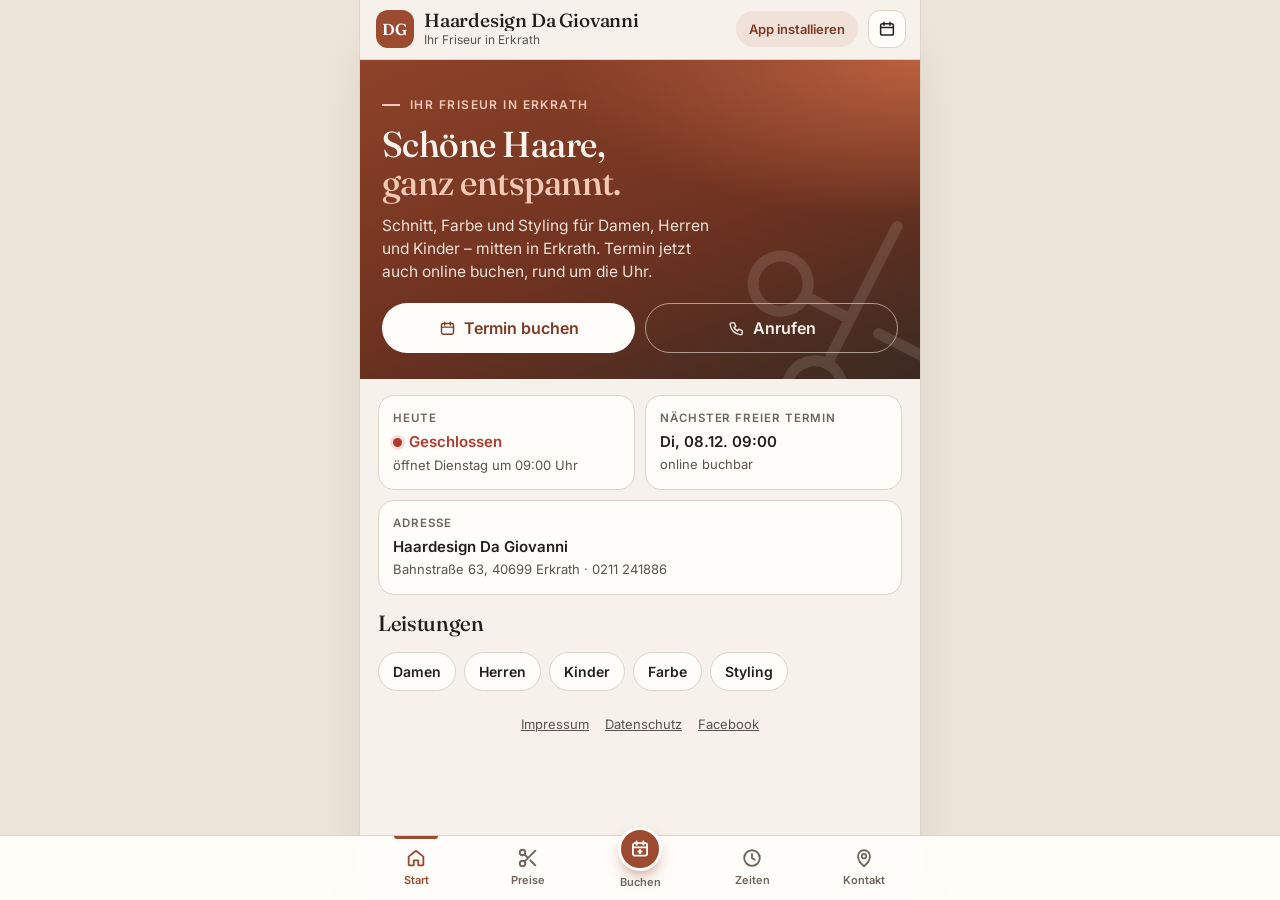
==== index.html @ 17126eee "Demo-App Haardesign Da Giovanni" ====
<!doctype html>
<html lang="de">
<head>
<meta charset="utf-8">
<meta name="viewport" content="width=device-width, initial-scale=1, viewport-fit=cover">
<title>Haardesign Da Giovanni – Friseur in Erkrath</title>
<meta name="description" content="Haardesign Da Giovanni, Friseur in Erkrath: Leistungen, Öffnungszeiten, Anfahrt und Online-Termin.">
<meta name="theme-color" content="#F6F1EA">
<meta name="color-scheme" content="light">
<meta name="mobile-web-app-capable" content="yes">
<meta name="apple-mobile-web-app-capable" content="yes">
<meta name="apple-mobile-web-app-status-bar-style" content="default">
<meta name="apple-mobile-web-app-title" content="Da Giovanni">
<link rel="manifest" href="manifest.webmanifest">
<link rel="icon" type="image/png" sizes="48x48" href="icons/favicon-48.png">
<link rel="icon" type="image/png" sizes="192x192" href="icons/icon-192.png">
<link rel="apple-touch-icon" sizes="180x180" href="icons/apple-touch-icon.png">
<link rel="preload" href="assets/fonts/fraunces-latin.woff2" as="font" type="font/woff2" crossorigin>
<link rel="preload" href="assets/fonts/inter-latin.woff2" as="font" type="font/woff2" crossorigin>
<link rel="stylesheet" href="css/fonts.css">
<link rel="stylesheet" href="css/base.css">
<link rel="stylesheet" href="css/app.css">
</head>
<body>
<div class="shell">
  <header class="top">
    <a class="brand" href="#start">
      <span class="mono" data-c="monogram">DG</span>
      <span class="brand-txt"><span class="brand-name" data-c="name">Haardesign Da Giovanni</span><span class="brand-claim"><span data-c="claim">Ihr Friseur in Erkrath</span> <span class="offline-pill">offline</span></span></span>
    </a>
    <button class="btn btn-soft btn-sm" type="button" id="install-btn" hidden>App installieren</button>
    <a class="icon-btn top-mine" href="#termine" aria-label="Meine Termine" title="Meine Termine"><svg viewBox="0 0 24 24" fill="none" stroke="currentColor" stroke-width="2" stroke-linecap="round" stroke-linejoin="round"><rect x="3.5" y="5" width="17" height="15" rx="2.5"/><path d="M3.5 10h17M8 3v4M16 3v4"/></svg><span class="count" id="mine-count"></span></a>
  </header>

  <main>
    <section class="view" id="v-start" data-view="start" aria-label="Start"></section>
    <section class="view" id="v-leistungen" data-view="leistungen" aria-label="Leistungen &amp; Preise"></section>
    <section class="view" id="v-buchen" data-view="buchen" aria-label="Termin buchen"></section>
    <section class="view" id="v-zeiten" data-view="zeiten" aria-label="Öffnungszeiten"></section>
    <section class="view" id="v-kontakt" data-view="kontakt" aria-label="Anfahrt &amp; Kontakt"></section>
    <section class="view" id="v-termine" data-view="termine" aria-label="Meine Termine"></section>
    <section class="view" id="v-impressum" data-view="impressum" aria-label="Impressum"></section>
    <section class="view" id="v-datenschutz" data-view="datenschutz" aria-label="Datenschutz"></section>
  </main>

  <div class="b-foot" id="b-foot" hidden><div class="b-foot-inner" id="b-foot-inner"></div></div>

  <nav class="bnav" aria-label="Hauptnavigation"><div class="bnav-inner">
    <a href="#start" data-nav="start"><svg viewBox="0 0 24 24" fill="none" stroke="currentColor" stroke-width="2" stroke-linecap="round" stroke-linejoin="round"><path d="M4 10.5L12 4l8 6.5V19a1 1 0 0 1-1 1h-4.5v-5.5h-5V20H5a1 1 0 0 1-1-1z"/></svg>Start</a>
    <a href="#leistungen" data-nav="leistungen"><svg viewBox="0 0 24 24" fill="none" stroke="currentColor" stroke-width="2" stroke-linecap="round" stroke-linejoin="round"><circle cx="6" cy="6" r="3"/><circle cx="6" cy="18" r="3"/><path d="M20 4L8.12 15.88M14.47 14.48L20 20M8.12 8.12L12 12"/></svg>Preise</a>
    <a href="#buchen" data-nav="buchen" class="book"><span class="bub"><svg viewBox="0 0 24 24" fill="none" stroke="currentColor" stroke-width="2.2" stroke-linecap="round" stroke-linejoin="round"><rect x="3.5" y="5" width="17" height="15" rx="2.5"/><path d="M3.5 10h17M8 3v4M16 3v4M12 13v4M10 15h4"/></svg></span>Buchen</a>
    <a href="#zeiten" data-nav="zeiten"><svg viewBox="0 0 24 24" fill="none" stroke="currentColor" stroke-width="2" stroke-linecap="round" stroke-linejoin="round"><circle cx="12" cy="12" r="8.5"/><path d="M12 7.5V12l3 2"/></svg>Zeiten</a>
    <a href="#kontakt" data-nav="kontakt"><svg viewBox="0 0 24 24" fill="none" stroke="currentColor" stroke-width="2" stroke-linecap="round" stroke-linejoin="round"><path d="M12 21s-6.5-5.6-6.5-11a6.5 6.5 0 0 1 13 0C18.5 15.4 12 21 12 21z"/><circle cx="12" cy="10" r="2.4"/></svg>Kontakt</a>
  </div></nav>
</div>
<noscript><p style="padding:20px">Bitte JavaScript aktivieren. Telefon: 0211 241886</p></noscript>
<script src="js/config.js"></script>
<script src="js/booking.js"></script>
<script src="js/app.js"></script>
</body>
</html>
---- css/fonts.css ----
/* Lokal eingebundene Schriften (offline-fähig): Fraunces + Inter, variable, SIL Open Font License */
@font-face { font-family: 'Fraunces'; font-style: normal; font-weight: 400 600; font-display: swap;
  src: url(../assets/fonts/fraunces-latin-ext.woff2) format('woff2');
  unicode-range: U+0100-02BA, U+02BD-02C5, U+02C7-02CC, U+02CE-02D7, U+02DD-02FF, U+0304, U+0308, U+0329, U+1D00-1DBF, U+1E00-1E9F, U+1EF2-1EFF, U+2020, U+20A0-20AB, U+20AD-20C4, U+2113, U+2C60-2C7F, U+A720-A7FF; }
@font-face { font-family: 'Fraunces'; font-style: normal; font-weight: 400 600; font-display: swap;
  src: url(../assets/fonts/fraunces-latin.woff2) format('woff2');
  unicode-range: U+0000-00FF, U+0131, U+0152-0153, U+02BB-02BC, U+02C6, U+02DA, U+02DC, U+0304, U+0308, U+0329, U+2000-206F, U+20AC, U+2122, U+2191, U+2193, U+2212, U+2215, U+FEFF, U+FFFD; }
@font-face { font-family: 'Inter'; font-style: normal; font-weight: 400 600; font-display: swap;
  src: url(../assets/fonts/inter-latin-ext.woff2) format('woff2');
  unicode-range: U+0100-02BA, U+02BD-02C5, U+02C7-02CC, U+02CE-02D7, U+02DD-02FF, U+0304, U+0308, U+0329, U+1D00-1DBF, U+1E00-1E9F, U+1EF2-1EFF, U+2020, U+20A0-20AB, U+20AD-20C4, U+2113, U+2C60-2C7F, U+A720-A7FF; }
@font-face { font-family: 'Inter'; font-style: normal; font-weight: 400 600; font-display: swap;
  src: url(../assets/fonts/inter-latin.woff2) format('woff2');
  unicode-range: U+0000-00FF, U+0131, U+0152-0153, U+02BB-02BC, U+02C6, U+02DA, U+02DC, U+0304, U+0308, U+0329, U+2000-206F, U+20AC, U+2122, U+2191, U+2193, U+2212, U+2215, U+FEFF, U+FFFD; }
---- css/base.css ----
/* Basis-Stylesheet – übernommen aus dem Prototyp (salon-app/css/style.css), Sand/Terrakotta, Fraunces + Inter */
:root {
  --bg: #F6F1EA; --bg-deep: #EDE5DA; --surface: #FFFDF9; --ink: #241F1C; --ink-soft: #5C534B; --ink-mute: #8C8076;
  --line: #DDD3C6; --line-soft: #EAE2D7; --accent: #9C4A30; --accent-ink: #7E3A25; --accent-tint: #F1E2D9; --dark: #26201C;
  --ok: #3F7A55; --ok-tint: #E1EEE4; --warn: #A86A12; --warn-tint: #FBEFD6; --bad: #B23A2E; --bad-tint: #F7DEDA; --info: #4D6385; --info-tint: #E1E8F2;
  --radius: 18px; --radius-sm: 12px; --radius-xs: 8px;
  --shadow: 0 1px 2px rgba(36,31,28,.04), 0 12px 32px -12px rgba(36,31,28,.14);
  --shadow-lg: 0 30px 80px -20px rgba(36,31,28,.35), 0 0 0 1px rgba(36,31,28,.06);
  --font-display: "Fraunces", Georgia, "Times New Roman", serif;
  --font-body: "Inter", system-ui, -apple-system, "Segoe UI", Roboto, sans-serif;
  --row: 16px;
}
*, *::before, *::after { box-sizing: border-box; }
html, body { margin: 0; }
body { background: var(--bg); color: var(--ink); font-family: var(--font-body); font-size: 15px; line-height: 1.5; -webkit-font-smoothing: antialiased; }
h1, h2, h3, h4 { font-family: var(--font-display); font-weight: 500; letter-spacing: -0.015em; line-height: 1.15; margin: 0; font-variation-settings: "opsz" 72; }
p { margin: 0; }
a { color: inherit; }
button, input, select, textarea { font: inherit; color: inherit; }
:focus-visible { outline: 3px solid var(--accent); outline-offset: 2px; border-radius: 6px; }
.sr-only { position: absolute; width: 1px; height: 1px; overflow: hidden; clip: rect(0 0 0 0); white-space: nowrap; }
.muted { color: var(--ink-soft); }
.small { font-size: 13px; }
.tnum { font-variant-numeric: tabular-nums; }
.eyebrow { display: inline-flex; align-items: center; gap: 10px; font-size: 12px; font-weight: 600; letter-spacing: .12em; text-transform: uppercase; color: var(--accent); }
.eyebrow::before { content: ""; width: 18px; height: 1.5px; background: currentColor; }

/* Buttons */
.btn { display: inline-flex; align-items: center; justify-content: center; gap: 8px; min-height: 40px; padding: 0 16px; border-radius: 999px;
  border: 1.5px solid transparent; font: 600 14px/1 var(--font-body); text-decoration: none; white-space: nowrap; cursor: pointer; background: none;
  transition: background-color .15s, color .15s, border-color .15s, transform .15s, box-shadow .15s; }
.btn svg { width: 17px; height: 17px; flex: none; }
.btn-primary { background: var(--accent); color: #fff; box-shadow: 0 8px 20px -12px rgba(156,74,48,.8); }
.btn-primary:hover { background: var(--accent-ink); }
.btn-primary:disabled { background: #C9B5A8; box-shadow: none; cursor: not-allowed; }
.btn-ghost { border-color: #CDBFAE; color: var(--ink); background: transparent; }
.btn-ghost:hover { border-color: var(--ink); background: rgba(255,253,249,.7); }
.btn-dark { background: var(--dark); color: var(--bg); }
.btn-dark:hover { background: #000; }
.btn-soft { background: var(--accent-tint); color: var(--accent-ink); }
.btn-soft:hover { background: #EAD2C5; }
.btn-danger { border-color: #E2B3AC; color: var(--bad); }
.btn-danger:hover { background: var(--bad-tint); }
.btn-ok { background: var(--ok); color: #fff; }
.btn-sm { min-height: 32px; padding: 0 12px; font-size: 13px; }
.btn-lg { min-height: 50px; padding: 0 24px; font-size: 16px; }
.btn-block { width: 100%; }
.icon-btn { width: 38px; height: 38px; border-radius: 12px; border: 1px solid var(--line); background: var(--surface); display: inline-grid; place-items: center; cursor: pointer; padding: 0; }
.icon-btn:hover { border-color: #BFB2A3; }
.icon-btn svg { width: 18px; height: 18px; }

/* Formular-Elemente */
.field { display: flex; flex-direction: column; gap: 6px; min-width: 0; position: relative; }
.field > label, .label { font-size: 12.5px; font-weight: 600; color: var(--ink-soft); letter-spacing: .01em; }
.input, select.input, textarea.input { width: 100%; min-height: 42px; padding: 9px 12px; border-radius: 10px; border: 1.5px solid var(--line); background: var(--surface); outline: none; transition: border-color .15s, box-shadow .15s; }
textarea.input { min-height: 74px; resize: vertical; line-height: 1.45; }
.input:focus { border-color: var(--accent); box-shadow: 0 0 0 3px rgba(156,74,48,.14); }
.field .hint { font-size: 12px; color: var(--ink-soft); }
.grid-2 { display: grid; grid-template-columns: 1fr 1fr; gap: 14px; }
.grid-3 { display: grid; grid-template-columns: 1fr 1fr 1fr; gap: 14px; }
.check { display: inline-flex; align-items: center; gap: 8px; font-size: 14px; cursor: pointer; }
.check input { width: 18px; height: 18px; accent-color: var(--accent); }

/* Badges / Pills */
.badge { display: inline-flex; align-items: center; gap: 5px; padding: 2px 9px; border-radius: 999px; font-size: 12px; font-weight: 600; line-height: 1.6; white-space: nowrap; background: var(--bg-deep); color: var(--ink-soft); }
.badge.ok { background: var(--ok-tint); color: var(--ok); }
.badge.warn { background: var(--warn-tint); color: var(--warn); }
.badge.bad { background: var(--bad-tint); color: var(--bad); }
.badge.info { background: var(--info-tint); color: var(--info); }
.badge.accent { background: var(--accent-tint); color: var(--accent-ink); }
.badge.dark { background: var(--dark); color: var(--bg); }
.dot { width: 10px; height: 10px; border-radius: 50%; display: inline-block; flex: none; }

/* Karten / Boxen */
.card { background: var(--surface); border: 1px solid var(--line); border-radius: var(--radius); }
.card-pad { padding: 22px 24px; }
.notice { display: flex; gap: 12px; align-items: flex-start; padding: 12px 14px; border-radius: 12px; font-size: 14px; background: var(--bg-deep); }
.notice svg { width: 18px; height: 18px; flex: none; margin-top: 1px; }
.notice.ok { background: var(--ok-tint); color: #2B5C3D; }
.notice.warn { background: var(--warn-tint); color: #7A4C08; }
.notice.bad { background: var(--bad-tint); color: #8E2B21; }
.notice.info { background: var(--info-tint); color: #34496A; }
.notice.accent { background: var(--accent-tint); color: var(--accent-ink); }
.notice strong { font-weight: 600; }

/* Toasts */
.toasts { position: fixed; right: 20px; bottom: 20px; display: flex; flex-direction: column; gap: 10px; z-index: 200; }
.toast { background: var(--dark); color: var(--bg); padding: 12px 16px; border-radius: 12px; box-shadow: var(--shadow-lg); font-size: 14px; max-width: 380px; animation: toastIn .25s ease; display: flex; gap: 10px; align-items: flex-start; }
.toast b { color: #F1C7B5; font-weight: 600; }
@keyframes toastIn { from { transform: translateY(10px); opacity: 0; } to { transform: none; opacity: 1; } }
---- css/app.css ----
/* Salon-PWA – mobile-first Layout (Kunden-Website) */
:root { --ink-mute: #6F655C; } /* dunkler als im Prototyp → WCAG-Kontrast ≥ 4.5 */
html { -webkit-tap-highlight-color: transparent; scroll-behavior: smooth; }
body { font-size: 16px; min-height: 100vh; overscroll-behavior-y: none; }
.shell { max-width: 560px; margin: 0 auto; min-height: 100vh; background: var(--bg); position: relative; }
@media (min-width: 640px) { body { background: var(--bg-deep); } .shell { box-shadow: 0 0 0 1px var(--line), 0 30px 60px -30px rgba(36,31,28,.3); } }

/* Kopf */
.top { position: sticky; top: 0; z-index: 30; display: flex; align-items: center; gap: 10px; padding: 10px 14px 10px 16px; padding-top: calc(10px + env(safe-area-inset-top));
  background: rgba(246,241,234,.94); backdrop-filter: blur(10px); -webkit-backdrop-filter: blur(10px); border-bottom: 1px solid var(--line); }
.brand { display: flex; align-items: center; gap: 10px; text-decoration: none; min-width: 0; flex: 1; }
.mono { width: 38px; height: 38px; border-radius: 12px; background: var(--accent); color: #fff; display: grid; place-items: center; flex: none; }
.mono { font-family: var(--font-display); font-weight: 600; font-size: 16px; letter-spacing: .02em; }
.brand-txt { min-width: 0; }
.brand-name { font-family: var(--font-display); font-size: 19px; font-weight: 500; line-height: 1.1; letter-spacing: -.01em; white-space: nowrap; overflow: hidden; text-overflow: ellipsis; display: block; }
.brand-claim { font-size: 12px; color: var(--ink-soft); display: block; white-space: nowrap; overflow: hidden; text-overflow: ellipsis; }
.top .btn-sm { min-height: 36px; }
.top-mine { position: relative; }
.top-mine .count { position: absolute; top: -4px; right: -4px; min-width: 18px; height: 18px; padding: 0 5px; border-radius: 9px; background: var(--accent); color: #fff; font-size: 11px; font-weight: 600; display: grid; place-items: center; }
.top-mine .count:empty { display: none; }

/* Ansichten */
.view { display: none; padding: 18px 18px 120px; flex-direction: column; gap: 16px; animation: fadeIn .18s ease; }
.view.active { display: flex; }
@keyframes fadeIn { from { opacity: 0; transform: translateY(4px); } to { opacity: 1; transform: none; } }
.view h1 { font-size: 30px; line-height: 1.1; }
.view h1 em, .hero h1 em { font-style: normal; color: var(--accent); }
.view h2 { font-size: 22px; }
.sec-head { display: flex; flex-direction: column; gap: 6px; }
.sec-head .row { display: flex; align-items: center; justify-content: space-between; gap: 10px; flex-wrap: wrap; }

/* Hero */
.hero { margin: -18px -18px 0; padding: 28px 22px 26px; color: #FBF4EC; position: relative; overflow: hidden;
  background: radial-gradient(120% 90% at 100% 0%, #B9603F 0%, transparent 55%), linear-gradient(160deg, #8E4229 0%, #6E3220 55%, #3A2A22 100%); }
.hero::after { content: ""; position: absolute; right: -40px; bottom: -50px; width: 220px; height: 220px; opacity: .12;
  background: url("../icons/scissors-line.svg") center / contain no-repeat; transform: rotate(-18deg); pointer-events: none; }
.hero .eyebrow { color: #F1C7B5; }
.hero h1 { font-size: 36px; line-height: 1.05; margin-top: 12px; max-width: 13ch; }
.hero h1 em { color: #F4C9B3; }
.hero p { margin-top: 12px; color: #F1E2D9; font-size: 15.5px; max-width: 34ch; }
.hero-btns { display: flex; gap: 10px; margin-top: 20px; flex-wrap: wrap; position: relative; z-index: 1; }
.hero-btns .btn { flex: 1 1 140px; }
.btn-light { background: #FFFDF9; color: var(--accent-ink); }
.btn-light:hover { background: #fff; }
.btn-outline-light { border-color: rgba(251,244,236,.55); color: #FBF4EC; }
.btn-outline-light:hover { background: rgba(255,255,255,.08); border-color: #FBF4EC; }

/* Info-Kacheln */
.tiles { display: grid; grid-template-columns: 1fr 1fr; gap: 10px; }
.tile { background: var(--surface); border: 1px solid var(--line); border-radius: 16px; padding: 14px; display: flex; flex-direction: column; gap: 4px; text-decoration: none; color: inherit; min-width: 0; text-align: left; cursor: pointer; font: inherit; }
.tile.wide { grid-column: 1 / -1; }
.tile .k { font-size: 11.5px; font-weight: 600; letter-spacing: .08em; text-transform: uppercase; color: var(--ink-mute); }
.tile .v { font-weight: 600; font-size: 15px; line-height: 1.3; }
.tile .s { font-size: 13px; color: var(--ink-soft); }
.status { display: inline-flex; align-items: center; gap: 7px; font-weight: 600; }
.status::before { content: ""; width: 9px; height: 9px; border-radius: 50%; background: var(--bad); box-shadow: 0 0 0 3px var(--bad-tint); }
.status.open { color: var(--ok); }
.status.open::before { background: var(--ok); box-shadow: 0 0 0 3px var(--ok-tint); }
.status.closed { color: var(--bad); }

.cat-chips { display: flex; gap: 8px; flex-wrap: wrap; }
.chip { padding: 8px 14px; border-radius: 999px; border: 1.5px solid var(--line); background: var(--surface); font-weight: 600; font-size: 14px; cursor: pointer; text-decoration: none; color: inherit; }
.chip:hover { border-color: var(--accent); }

/* Preisliste */
.price-cat { background: var(--surface); border: 1px solid var(--line); border-radius: 18px; padding: 6px 16px; scroll-margin-top: 80px; }
.price-cat h2 { font-size: 20px; padding: 12px 0 6px; }
.price-row { display: flex; align-items: baseline; gap: 10px; padding: 11px 0; border-top: 1px solid var(--line-soft); }
.price-row:first-of-type { border-top: 0; }
.price-row .n { flex: 1; min-width: 0; }
.price-row .n b { font-weight: 500; display: block; }
.price-row .n span { font-size: 13px; color: var(--ink-soft); }
.price-row .p { font-weight: 600; white-space: nowrap; font-variant-numeric: tabular-nums; }
.badge.sample { background: var(--warn-tint); color: #7A4C08; }

/* Öffnungszeiten */
.hours { background: var(--surface); border: 1px solid var(--line); border-radius: 18px; padding: 6px; }
.hours-row { display: flex; justify-content: space-between; gap: 12px; padding: 12px 12px; border-radius: 12px; font-variant-numeric: tabular-nums; }
.hours-row + .hours-row { border-top: 1px solid var(--line-soft); }
.hours-row.today { background: var(--accent-tint); color: var(--accent-ink); font-weight: 600; border-top-color: transparent; }
.hours-row.today + .hours-row { border-top-color: transparent; }
.hours-row .d small { font-size: 11.5px; font-weight: 600; margin-left: 6px; background: var(--accent); color: #fff; padding: 1px 7px; border-radius: 999px; vertical-align: 1px; }
.hours-row .t { text-align: right; }
.hours-row.closed-day .t { color: var(--ink-mute); }
.status-card { display: flex; align-items: center; justify-content: space-between; gap: 12px; padding: 16px; border-radius: 18px; background: var(--surface); border: 1px solid var(--line); }
.status-card .status { font-size: 18px; }

/* Kontakt / Karte */
.contact-list { display: flex; flex-direction: column; gap: 10px; }
.c-item { display: flex; align-items: center; gap: 14px; padding: 14px 16px; border-radius: 16px; border: 1px solid var(--line); background: var(--surface); text-decoration: none; color: inherit; }
.c-item .ico { width: 42px; height: 42px; border-radius: 12px; background: var(--accent-tint); color: var(--accent-ink); display: grid; place-items: center; flex: none; }
.c-item .ico svg { width: 20px; height: 20px; }
.c-item .ico.wa { background: #DDF3E4; color: #1E7A45; }
.c-item .grow { flex: 1; min-width: 0; }
.c-item .t { font-weight: 600; }
.c-item .s { font-size: 13.5px; color: var(--ink-soft); }
.c-item > svg { width: 18px; height: 18px; color: var(--ink-mute); flex: none; }
.map-box { position: relative; border-radius: 18px; overflow: hidden; border: 1px solid var(--line); background: var(--bg-deep); aspect-ratio: 4 / 3; }
.map-box iframe { position: absolute; inset: 0; width: 100%; height: 100%; border: 0; }
.map-fallback { position: absolute; inset: 0; display: flex; flex-direction: column; align-items: center; justify-content: center; gap: 8px; text-align: center; padding: 20px; color: var(--ink-soft); font-size: 14px;
  background: repeating-linear-gradient(45deg, #EDE5DA 0 14px, #E8DFD3 14px 28px); }
.map-fallback svg { width: 34px; height: 34px; color: var(--accent); }
.map-box.loaded .map-fallback { display: none; }
.foot-links { display: flex; gap: 16px; justify-content: center; font-size: 13px; color: var(--ink-mute); padding-top: 8px; flex-wrap: wrap; }
.foot-links a { color: var(--ink-soft); }

/* Demo-Hinweis */
.demo-banner { display: flex; align-items: center; gap: 8px; font-size: 12.5px; color: #7A4C08; background: var(--warn-tint); border-radius: 10px; padding: 7px 11px; line-height: 1.35; }
.demo-banner svg { width: 15px; height: 15px; flex: none; }

/* Buchung (aus buchen.css übernommen/vereinfacht) */
.steps { display: flex; gap: 6px; }
.steps span { flex: 1; height: 4px; border-radius: 4px; background: var(--bg-deep); }
.steps span.on { background: var(--accent); }
.b-back { background: none; border: 0; color: var(--ink-soft); font-weight: 600; font-size: 14px; display: inline-flex; align-items: center; gap: 4px; padding: 4px 0; cursor: pointer; align-self: flex-start; }
.b-back svg { width: 16px; height: 16px; }
.b-cat { font-size: 12px; font-weight: 600; letter-spacing: .1em; text-transform: uppercase; color: var(--ink-mute); margin: 6px 0 -6px; }
.opt { display: flex; align-items: center; gap: 14px; width: 100%; text-align: left; padding: 14px 16px; border-radius: 16px; border: 1.5px solid var(--line); background: var(--surface); cursor: pointer; transition: border-color .15s, transform .15s; }
.opt:hover { border-color: #C9B5A8; }
.opt:active { transform: scale(.99); }
.opt .grow { flex: 1; min-width: 0; }
.opt .t { font-weight: 600; font-size: 15.5px; line-height: 1.3; display: block; }
.opt .s { font-size: 13.5px; color: var(--ink-soft); margin-top: 2px; display: block; }
.opt .p { font-weight: 600; white-space: nowrap; font-variant-numeric: tabular-nums; }
.opt .av { width: 44px; height: 44px; border-radius: 50%; display: grid; place-items: center; color: #fff; font-weight: 600; flex: none; font-size: 17px; }
.opt .av svg { width: 22px; height: 22px; }
.opt > svg { width: 18px; height: 18px; flex: none; color: var(--ink-mute); }
.days { display: flex; gap: 8px; overflow-x: auto; margin: 0 -18px; padding: 2px 18px 8px; scroll-snap-type: x proximity; scrollbar-width: none; }
.days::-webkit-scrollbar { display: none; }
.day { flex: none; width: 62px; padding: 9px 0 8px; border-radius: 14px; border: 1.5px solid var(--line); background: var(--surface); text-align: center; cursor: pointer; scroll-snap-align: start; }
.day b { display: block; font-family: var(--font-display); font-size: 22px; font-weight: 500; line-height: 1.1; }
.day span { font-size: 12px; color: var(--ink-soft); font-weight: 600; display: block; }
.day small { display: block; font-size: 10.5px; color: var(--ok); font-weight: 600; margin-top: 2px; }
.day:disabled { opacity: .45; cursor: not-allowed; background: var(--bg-deep); }
.day:disabled small { color: var(--ink-mute); }
.day.sel { background: var(--dark); border-color: var(--dark); color: var(--bg); }
.day.sel span, .day.sel small { color: #E2B49F; }
.times-group { display: flex; flex-direction: column; gap: 8px; }
.times { display: grid; grid-template-columns: repeat(4, minmax(0, 1fr)); gap: 8px; }
.time { padding: 11px 0; border-radius: 12px; border: 1.5px solid var(--line); background: var(--surface); font-weight: 600; font-variant-numeric: tabular-nums; cursor: pointer; font-size: 15px; }
.time:hover { border-color: var(--accent); }
.time.sel { background: var(--accent); border-color: var(--accent); color: #fff; }
.summary { background: var(--surface); border: 1px solid var(--line); border-radius: 16px; padding: 14px 16px; display: flex; flex-direction: column; gap: 7px; font-size: 14.5px; }
.summary .row { display: flex; justify-content: space-between; gap: 12px; }
.summary .row > span:first-child { color: var(--ink-soft); flex: none; }
.summary .row > span:last-child { font-weight: 600; text-align: right; }
.field.err .input { border-color: var(--bad); background: #FFF8F6; }
.field .errmsg { font-size: 12.5px; color: var(--bad); font-weight: 600; display: none; }
.field.err .errmsg { display: block; }
.b-foot { position: fixed; left: 0; right: 0; bottom: calc(64px + env(safe-area-inset-bottom)); padding: 10px 16px; background: rgba(246,241,234,.96); backdrop-filter: blur(10px); -webkit-backdrop-filter: blur(10px); border-top: 1px solid var(--line); z-index: 25; }
.b-foot[hidden] { display: none; }
.b-foot-inner { max-width: 528px; margin: 0 auto; display: flex; gap: 10px; align-items: center; }
.b-foot .info { flex: 1; font-size: 13px; color: var(--ink-soft); line-height: 1.3; min-width: 0; }
.b-foot .info b { color: var(--ink); display: block; font-size: 14.5px; }
.done-ico { width: 72px; height: 72px; border-radius: 50%; background: var(--ok-tint); color: var(--ok); display: grid; place-items: center; margin: 6px auto 0; }
.done-ico svg { width: 36px; height: 36px; }
.done-ico.bad { background: var(--bad-tint); color: var(--bad); }
.center { text-align: center; }
.mine-item { background: var(--surface); border: 1px solid var(--line); border-radius: 16px; padding: 14px 16px; display: flex; flex-direction: column; gap: 8px; }
.mine-item .acts { display: flex; gap: 8px; flex-wrap: wrap; }
.mine-item.cancelled { opacity: .6; }
.empty { text-align: center; padding: 28px 16px; border: 1.5px dashed var(--line); border-radius: 18px; color: var(--ink-soft); display: flex; flex-direction: column; gap: 12px; align-items: center; }
.confirm-cancel { display: flex; flex-direction: column; gap: 10px; padding: 14px; border-radius: 14px; background: var(--bad-tint); color: #8E2B21; font-size: 14px; }
.confirm-cancel .acts { display: flex; gap: 8px; }
.confirm-cancel .acts .btn { flex: 1; }
.btn-bad { background: var(--bad); color: #fff; }

.legal { background: var(--surface); border: 1px solid var(--line); border-radius: 18px; padding: 18px; display: flex; flex-direction: column; gap: 10px; font-size: 14.5px; }
.legal h3 { font-size: 17px; margin-top: 6px; }

/* Untere Navigation */
.bnav { position: fixed; left: 0; right: 0; bottom: 0; z-index: 30; background: rgba(255,253,249,.97); backdrop-filter: blur(10px); -webkit-backdrop-filter: blur(10px); border-top: 1px solid var(--line); padding-bottom: env(safe-area-inset-bottom); }
.bnav-inner { max-width: 560px; margin: 0 auto; display: grid; grid-template-columns: repeat(5, 1fr); height: 64px; }
.bnav a { display: flex; flex-direction: column; align-items: center; justify-content: center; gap: 3px; text-decoration: none; color: var(--ink-mute); font-size: 11px; font-weight: 600; position: relative; }
.bnav a svg { width: 22px; height: 22px; }
.bnav a.active { color: var(--accent); }
.bnav a.active::before { content: ""; position: absolute; top: 0; left: 30%; right: 30%; height: 3px; border-radius: 0 0 3px 3px; background: var(--accent); }
.bnav a.book .bub { width: 44px; height: 44px; margin-top: -18px; border-radius: 50%; background: var(--accent); color: #fff; display: grid; place-items: center; box-shadow: 0 8px 18px -8px rgba(156,74,48,.9); border: 3px solid var(--surface); }
.bnav a.book.active::before { display: none; }
.bnav a.book .bub svg { width: 20px; height: 20px; }

.toast { position: fixed; left: 50%; bottom: calc(80px + env(safe-area-inset-bottom)); transform: translateX(-50%); background: var(--dark); color: var(--bg); padding: 11px 16px; border-radius: 12px; font-size: 14px; z-index: 50; box-shadow: var(--shadow-lg); max-width: calc(100% - 32px); }
.offline-pill { display: none; font-size: 11.5px; font-weight: 600; background: var(--dark); color: var(--bg); border-radius: 999px; padding: 3px 9px; }
body.is-offline .offline-pill { display: inline-block; }

/* iOS-Installationshinweis (Bottom-Sheet) */
.sheet-backdrop { position: fixed; inset: 0; z-index: 60; background: rgba(38,32,28,.45); display: flex; align-items: flex-end; justify-content: center; animation: fadeIn .15s ease; }
.sheet { background: var(--surface); width: 100%; max-width: 560px; border-radius: 22px 22px 0 0; padding: 10px 20px calc(20px + env(safe-area-inset-bottom)); display: flex; flex-direction: column; gap: 14px; box-shadow: var(--shadow-lg); }
.sheet-grip { width: 40px; height: 5px; border-radius: 3px; background: var(--line); margin: 0 auto 4px; }
.ios-steps { list-style: none; margin: 0; padding: 0; display: flex; flex-direction: column; gap: 12px; }
.ios-steps li { display: flex; gap: 12px; align-items: flex-start; font-size: 15px; line-height: 1.4; }
.ios-steps .n { width: 26px; height: 26px; border-radius: 50%; background: var(--accent-tint); color: var(--accent-ink); font-weight: 600; font-size: 13px; display: grid; place-items: center; flex: none; }
.kbd { display: inline-grid; place-items: center; width: 26px; height: 26px; border-radius: 7px; background: var(--bg-deep); color: #2F6FE0; vertical-align: middle; margin-left: 2px; }
.kbd svg { width: 16px; height: 16px; }
/* Safe-Area seitlich (Querformat iPhone) */
.top { padding-left: calc(16px + env(safe-area-inset-left)); padding-right: calc(14px + env(safe-area-inset-right)); }
.view { padding-left: calc(18px + env(safe-area-inset-left)); padding-right: calc(18px + env(safe-area-inset-right)); }
.c-item .t, .c-item .s { display: block; }
@media (max-width: 479px) { #install-btn { display: none !important; } }
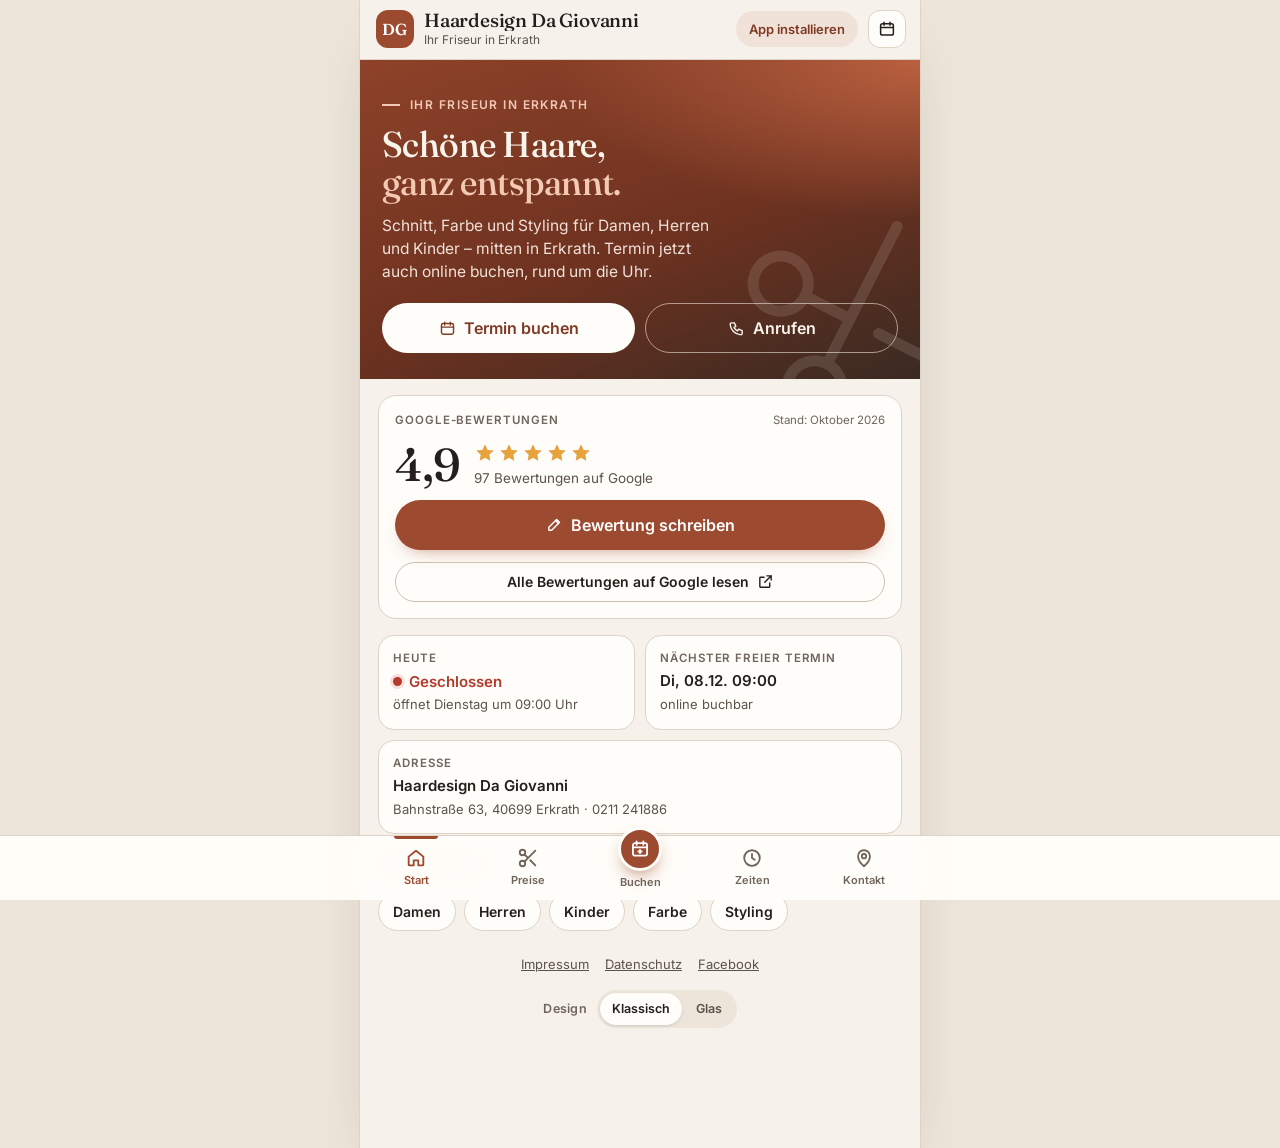
==== commit dea045c6: "Zweites Design „Glas“ (hell, Liquid-Glass-Effekte) umschaltbar in der Fußzeile, „Klassisch“ bleibt S" ====
--- a/index.html
+++ b/index.html
@@ -20,6 +20,8 @@
 <link rel="stylesheet" href="css/fonts.css">
 <link rel="stylesheet" href="css/base.css">
 <link rel="stylesheet" href="css/app.css">
+<link rel="stylesheet" href="css/theme-glass.css">
+<script src="js/theme.js" data-key="dg-kunden-design"></script>
 </head>
 <body>
 <div class="shell">
--- a/css/app.css
+++ b/css/app.css
@@ -197,3 +197,141 @@
 .view { padding-left: calc(18px + env(safe-area-inset-left)); padding-right: calc(18px + env(safe-area-inset-right)); }
 .c-item .t, .c-item .s { display: block; }
 @media (max-width: 479px) { #install-btn { display: none !important; } }
+
+/* Google-Bewertungen */
+.rev-card { background: var(--surface); border: 1px solid var(--line); border-radius: 18px; padding: 16px; display: flex; flex-direction: column; gap: 12px; }
+.rev-head { display: flex; justify-content: space-between; align-items: baseline; gap: 10px; }
+.rev-src { font-size: 11.5px; font-weight: 600; letter-spacing: .08em; text-transform: uppercase; color: var(--ink-mute); }
+.rev-asof { font-size: 11.5px; color: var(--ink-mute); }
+.rev-score { display: flex; align-items: center; gap: 14px; }
+.rev-num { font-family: var(--font-display); font-size: 46px; font-weight: 500; line-height: 1; letter-spacing: -.02em; }
+.rev-meta { display: flex; flex-direction: column; gap: 4px; }
+.rev-count { font-size: 13.5px; color: var(--ink-soft); }
+.stars { display: inline-flex; gap: 2px; vertical-align: middle; }
+.star { position: relative; display: inline-block; flex: none; }
+.star > svg { width: 100%; height: 100%; display: block; }
+.star .bg { fill: #E3D8CB; }
+.star .fill { position: absolute; inset: 0 auto 0 0; overflow: hidden; }
+.star .fill svg { display: block; fill: #E8A33D; }
+.rev-card .btn svg { width: 17px; height: 17px; }
+.rev-prompt { display: flex; flex-direction: column; align-items: flex-start; gap: 8px; padding: 14px 16px; border-radius: 16px; background: var(--accent-tint); border: 1px solid #E6CBBD; }
+.rev-prompt-t { display: flex; align-items: center; gap: 8px; flex-wrap: wrap; color: var(--accent-ink); }
+.mine-item.past { opacity: .85; }
+
+/* Terminerinnerungen (Demo) – Auswahl im Formular */
+.rem-field { border: 0; margin: 0; padding: 0; }
+.rem-field legend { font-size: 12.5px; font-weight: 600; color: var(--ink-soft); padding: 0; margin-bottom: 6px; }
+.seg { display: grid; grid-template-columns: repeat(3, 1fr); gap: 6px; }
+.seg-opt { position: relative; }
+.seg-opt input { position: absolute; opacity: 0; inset: 0; margin: 0; cursor: pointer; }
+.seg-opt span { display: flex; align-items: center; justify-content: center; gap: 6px; min-height: 44px; border-radius: 12px; border: 1.5px solid var(--line); background: var(--surface); font-weight: 600; font-size: 14px; }
+.seg-opt svg { width: 17px; height: 17px; }
+.seg-opt.whatsapp svg { color: #1E7A45; }
+.seg-opt input:checked + span { border-color: var(--accent); background: var(--accent-tint); color: var(--accent-ink); box-shadow: inset 0 0 0 1px var(--accent); }
+.seg-opt input:focus-visible + span { outline: 3px solid rgba(156,74,48,.35); outline-offset: 2px; }
+.field .rem-mobile { color: #7A4C08; display: flex; gap: 6px; align-items: flex-start; }
+.field .rem-mobile[hidden] { display: none; }
+.rem-mobile svg { width: 14px; height: 14px; flex: none; margin-top: 1px; }
+
+/* Erinnerungs-Box (Bestätigung / Meine Termine) */
+.rem-box { background: var(--surface); border: 1px solid var(--line); border-radius: 16px; padding: 14px 16px; display: flex; flex-direction: column; gap: 10px; }
+.rem-box.compact { background: var(--bg); border-color: var(--line-soft); padding: 10px 12px; gap: 8px; border-radius: 12px; }
+.rem-box.none { flex-direction: row; align-items: center; gap: 10px; }
+.rem-head { display: flex; align-items: center; gap: 12px; }
+.rem-head .grow { flex: 1; min-width: 0; display: flex; flex-direction: column; }
+.rem-t { font-size: 15.5px; }
+.rem-sub { font-size: 13px; color: var(--ink-soft); }
+.rem-ico { width: 36px; height: 36px; border-radius: 10px; display: grid; place-items: center; flex: none; background: var(--accent-tint); color: var(--accent-ink); }
+.rem-ico svg { width: 19px; height: 19px; }
+.rem-ico.whatsapp { background: #DDF3E4; color: #1E7A45; }
+.rem-ico.sms { background: var(--info-tint); color: var(--info); }
+.rem-box.compact .rem-ico { width: 30px; height: 30px; border-radius: 8px; }
+.rem-box.compact .rem-ico svg { width: 16px; height: 16px; }
+.rem-box.compact .rem-t { font-size: 14px; }
+.rem-list { list-style: none; margin: 0; padding: 0; display: flex; flex-direction: column; gap: 6px; }
+.rem-item { display: flex; justify-content: space-between; align-items: flex-start; gap: 10px; font-size: 14px; font-variant-numeric: tabular-nums; }
+.rem-line { flex: 1; min-width: 0; }
+.rem-box.compact .rem-item { font-size: 13px; }
+.rem-st { font-size: 12px; font-weight: 600; padding: 2px 8px; border-radius: 999px; background: var(--ok-tint); color: var(--ok); display: inline-flex; align-items: center; gap: 4px; white-space: nowrap; }
+.rem-st svg { width: 12px; height: 12px; }
+.rem-item.st-entfaellt { color: var(--ink-mute); }
+.rem-item.st-entfaellt .rem-st { background: var(--bg-deep); color: #6F655C; }
+.rem-item.st-entfaellt { flex-wrap: wrap; }
+.rem-why { font-weight: 500; }
+.rem-item.st-verschickt .rem-st { background: var(--info-tint); color: var(--info); }
+.rem-acts { display: flex; gap: 8px; flex-wrap: wrap; }
+.rem-acts .btn { flex: 1 1 auto; }
+.rem-demo { display: flex; gap: 6px; align-items: flex-start; margin: 0; font-size: 11.5px; line-height: 1.35; color: var(--ink-mute); }
+.rem-demo svg { width: 13px; height: 13px; flex: none; margin-top: 1px; }
+body.no-scroll { overflow: hidden; }
+
+/* Handy-Vorschau */
+.phone-backdrop { align-items: center; background: rgba(28,24,21,.72); padding: 12px; overflow-y: auto; }
+.phone-wrap { display: flex; flex-direction: column; align-items: center; gap: 10px; width: 100%; max-width: 340px; margin: auto; }
+.phone { --ph-font: -apple-system, BlinkMacSystemFont, "Segoe UI", Roboto, "Helvetica Neue", Arial, sans-serif;
+  width: 100%; height: min(600px, calc(100vh - 150px)); min-height: 420px; border-radius: 38px; border: 9px solid #141210; background: #fff; overflow: hidden;
+  display: flex; flex-direction: column; font-family: var(--ph-font); box-shadow: 0 30px 60px -20px rgba(0,0,0,.6); position: relative; }
+.ph-status { display: flex; justify-content: space-between; align-items: center; padding: 8px 20px 4px; font-size: 13px; font-weight: 600; flex: none; height: 28px; }
+.ph-sig { display: inline-flex; align-items: flex-end; gap: 2px; }
+.ph-sig i { width: 3px; background: currentColor; border-radius: 1px; display: block; }
+.ph-sig i:nth-child(1) { height: 4px; } .ph-sig i:nth-child(2) { height: 6px; } .ph-sig i:nth-child(3) { height: 8px; } .ph-sig i:nth-child(4) { height: 10px; }
+.ph-sig b { width: 20px; height: 10px; border: 1.5px solid currentColor; border-radius: 3px; margin-left: 5px; position: relative; display: block; }
+.ph-sig b::after { content: ""; position: absolute; inset: 1px 5px 1px 1px; background: currentColor; border-radius: 1px; }
+.ph-head { display: flex; align-items: center; gap: 10px; padding: 6px 12px 10px; flex: none; }
+.ph-back svg { width: 20px; height: 20px; display: block; }
+.ph-av { width: 36px; height: 36px; border-radius: 50%; display: grid; place-items: center; font-family: var(--font-display); font-weight: 600; font-size: 14px; flex: none; background: var(--accent); color: #fff; }
+.ph-who { display: flex; flex-direction: column; min-width: 0; }
+.ph-who b { font-size: 15.5px; font-weight: 600; white-space: nowrap; overflow: hidden; text-overflow: ellipsis; }
+.ph-who small { font-size: 12px; opacity: .85; }
+.ph-chat { flex: 1; overflow-y: auto; padding: 10px 10px 14px; display: flex; flex-direction: column; gap: 6px; }
+.ph-day { align-self: center; font-size: 11.5px; padding: 4px 10px; border-radius: 8px; margin-top: 6px; }
+.ph-note { align-self: center; font-size: 11px; color: #8A5A10; background: #FFF4D6; border-radius: 8px; padding: 3px 8px; text-align: center; }
+.ph-bubble { align-self: flex-start; max-width: 86%; font-size: 14.5px; line-height: 1.38; padding: 7px 10px 6px; border-radius: 10px; overflow-wrap: anywhere; position: relative; }
+.ph-link { text-decoration: underline; }
+.ph-meta { display: flex; justify-content: flex-end; align-items: center; gap: 3px; font-size: 11px; margin-top: 2px; }
+.ph-checks { width: 16px; height: 10px; color: #53BDEB; }
+.ph-input { flex: none; padding: 8px 10px 14px; }
+.ph-input span { display: block; border-radius: 20px; padding: 9px 14px; font-size: 14px; }
+/* WhatsApp-Stil */
+.phone.wa, .phone.whatsapp { background: #EFEAE2; }
+.phone.whatsapp .ph-status { background: #075E54; color: #fff; }
+.ph-head.wa { background: #075E54; color: #fff; }
+.phone.whatsapp .ph-chat { background: #EFEAE2 radial-gradient(rgba(0,0,0,.035) 1px, transparent 1.5px) 0 0 / 14px 14px; }
+.phone.whatsapp .ph-day { background: #fff; color: #54656F; box-shadow: 0 1px .5px rgba(0,0,0,.13); }
+.ph-sys { align-self: center; text-align: center; font-size: 11.5px; color: #54656F; background: #FFEECD; border-radius: 8px; padding: 5px 10px; max-width: 90%; }
+.phone.whatsapp .ph-bubble { background: #fff; color: #111B21; box-shadow: 0 1px .5px rgba(0,0,0,.13); border-top-left-radius: 0; }
+.phone.whatsapp .ph-bubble::before { content: ""; position: absolute; left: -7px; top: 0; border: 7px solid transparent; border-top-color: #fff; border-right-color: #fff; border-width: 0 7px 9px 0; }
+.phone.whatsapp .ph-link { color: #027EB5; }
+.phone.whatsapp .ph-meta { color: #667781; }
+.ph-input.wa { background: #EFEAE2; } .ph-input.wa span { background: #fff; color: #8696A0; }
+/* SMS-Stil (Nachrichten-App) */
+.phone.sms .ph-status { color: #000; }
+.ph-head.sms { flex-direction: column; gap: 4px; padding: 2px 12px 10px; border-bottom: 1px solid #E5E5EA; background: #F9F9F9; position: relative; text-align: center; }
+.ph-head.sms .ph-back { position: absolute; left: 12px; top: 10px; color: #007AFF; }
+.ph-head.sms .ph-av { width: 44px; height: 44px; background: linear-gradient(#A5ABB8, #858994); font-family: var(--ph-font); }
+.ph-head.sms .ph-who { align-items: center; } .ph-head.sms .ph-who b { font-size: 13px; font-weight: 500; } .ph-head.sms small { color: #8E8E93; font-size: 11px; }
+.phone.sms .ph-day { color: #8E8E93; font-size: 11px; }
+.phone.sms .ph-bubble { background: #E9E9EB; color: #000; border-radius: 18px; padding: 8px 12px; }
+.phone.sms .ph-link { color: #000; }
+.ph-input.sms span { border: 1px solid #D1D1D6; color: #8E8E93; }
+/* Sperrbildschirm + Mitteilung */
+.phone.lock { background: radial-gradient(120% 70% at 30% 0%, #B9603F 0%, transparent 60%), linear-gradient(170deg, #6E3220 0%, #2A1E19 70%); color: #fff; align-items: center; }
+.phone.lock .ph-status { width: 100%; color: #fff; background: transparent; }
+.ph-lock-date { margin-top: 26px; font-size: 16px; font-weight: 500; opacity: .9; }
+.ph-lock-time { font-size: 72px; font-weight: 600; line-height: 1; letter-spacing: -.02em; margin-top: 2px; }
+.ph-notif { margin: 34px 10px 0; width: calc(100% - 20px); display: flex; gap: 10px; text-align: left; padding: 11px 12px; border-radius: 18px; border: 0; cursor: pointer; font: inherit; color: #111;
+  background: rgba(245,242,238,.86); backdrop-filter: blur(16px); -webkit-backdrop-filter: blur(16px); box-shadow: 0 10px 30px -10px rgba(0,0,0,.5); animation: notifIn .55s cubic-bezier(.2,.9,.3,1.2) .35s both; }
+@keyframes notifIn { from { opacity: 0; transform: translateY(-60px) scale(.96); } to { opacity: 1; transform: none; } }
+.ph-app { width: 34px; height: 34px; border-radius: 9px; display: grid; place-items: center; flex: none; color: #fff; }
+.ph-app.whatsapp { background: #25D366; } .ph-app.sms { background: #34C759; }
+.ph-app svg { width: 20px; height: 20px; }
+.ph-n-body { flex: 1; min-width: 0; display: flex; flex-direction: column; gap: 1px; }
+.ph-n-top { display: flex; justify-content: space-between; font-size: 12px; color: #555; } .ph-n-top b { font-weight: 600; }
+.ph-n-title { font-size: 14px; font-weight: 600; }
+.ph-n-text { font-size: 13.5px; line-height: 1.32; display: -webkit-box; -webkit-line-clamp: 4; -webkit-box-orient: vertical; overflow: hidden; }
+.ph-lock-foot { margin-top: auto; padding-bottom: 18px; font-size: 12px; opacity: .7; }
+.phone-btns { display: flex; gap: 10px; width: 100%; } .phone-btns .btn { flex: 1; }
+.rem-demo.light { color: #E9DED5; text-align: center; justify-content: center; }
+@media (prefers-reduced-motion: reduce) { .ph-notif { animation: none; } }
+#v-buchen { padding-bottom: calc(170px + env(safe-area-inset-bottom)); } /* Platz für Fußleiste + Navigation */
+.rem-line .nw { white-space: nowrap; }
--- a/css/theme-glass.css
+++ b/css/theme-glass.css
@@ -0,0 +1,230 @@
+/* =====================================================================
+   Design „Glas“ – nur aktiv mit <html data-theme="glass">. Klassisch bleibt unverändert.
+   Hell & ruhig (warmes Off-White, Greige, Tinte), große leichte Serifen mit kursiver Betonung,
+   feine Linien, viel Weißraum; „Liquid Glass“: durchscheinende Flächen mit Weichzeichner + Sättigung,
+   heller Innenkante und weichem Schatten. Blur nur auf wenigen großen Flächen (Kopf, Navigation,
+   Leisten, Dialoge) – Karten/Kacheln sind halbtransparent ohne Blur (schont Handy-GPU).
+   Fallback ohne backdrop-filter bzw. bei „Transparenz reduzieren“: fast deckende Flächen.
+   ===================================================================== */
+@font-face { font-family: 'Fraunces Glass'; font-style: normal; font-weight: 100 900; font-display: swap;
+  src: url(../assets/fonts/fraunces-latin.woff2) format('woff2'); unicode-range: U+0000-00FF, U+0131, U+0152-0153, U+02BB-02BC, U+02C6, U+02DA, U+02DC, U+0304, U+0308, U+0329, U+2000-206F, U+20AC, U+2122, U+2191, U+2193, U+2212, U+2215, U+FEFF, U+FFFD; }
+@font-face { font-family: 'Fraunces Glass'; font-style: normal; font-weight: 100 900; font-display: swap;
+  src: url(../assets/fonts/fraunces-latin-ext.woff2) format('woff2'); unicode-range: U+0100-02BA, U+02BD-02C5, U+02C7-02CC, U+02CE-02D7, U+02DD-02FF, U+1D00-1DBF, U+1E00-1E9F, U+1EF2-1EFF, U+2020, U+20A0-20AB, U+20AD-20C4, U+2113, U+2C60-2C7F, U+A720-A7FF; }
+@font-face { font-family: 'Fraunces Glass'; font-style: italic; font-weight: 300 500; font-display: swap;
+  src: url(../assets/fonts/fraunces-italic-latin.woff2) format('woff2'); }
+@font-face { font-family: 'Inter Glass'; font-style: normal; font-weight: 100 900; font-display: swap;
+  src: url(../assets/fonts/inter-latin.woff2) format('woff2'); unicode-range: U+0000-00FF, U+0131, U+0152-0153, U+02BB-02BC, U+02C6, U+02DA, U+02DC, U+0304, U+0308, U+0329, U+2000-206F, U+20AC, U+2122, U+2191, U+2193, U+2212, U+2215, U+FEFF, U+FFFD; }
+@font-face { font-family: 'Inter Glass'; font-style: normal; font-weight: 100 900; font-display: swap;
+  src: url(../assets/fonts/inter-latin-ext.woff2) format('woff2'); unicode-range: U+0100-02BA, U+02BD-02C5, U+02C7-02CC, U+02CE-02D7, U+02DD-02FF, U+1D00-1DBF, U+1E00-1E9F, U+1EF2-1EFF, U+2020, U+20A0-20AB, U+20AD-20C4, U+2113, U+2C60-2C7F, U+A720-A7FF; }
+
+html[data-theme="glass"] {
+  --bg: #F3F0EB; --bg-deep: #EAE5DE; --surface: #FFFFFF; --ink: #1C1D1A; --ink-soft: #55534D; --ink-mute: #6B6862;
+  --line: rgba(28,29,26,.13); --line-soft: rgba(28,29,26,.075); --accent: #8A5D3B; --accent-ink: #6A4428; --accent-tint: #F2E9E0; --dark: #1C1D1A;
+  --ok: #2F6B47; --ok-tint: #E2EEE5; --warn: #8F5A0C; --warn-tint: #F8EDD6; --bad: #A8352A; --bad-tint: #F6E0DC; --info: #3F5677; --info-tint: #E3E9F1;
+  --radius: 22px; --radius-sm: 14px; --radius-xs: 10px;
+  --shadow: 0 1px 2px rgba(28,29,26,.04), 0 14px 34px -16px rgba(28,29,26,.16);
+  --shadow-lg: 0 30px 80px -24px rgba(28,29,26,.30), 0 0 0 .5px rgba(28,29,26,.08);
+  --font-display: "Fraunces Glass", "Fraunces", "New York", Georgia, serif;
+  --font-body: -apple-system, BlinkMacSystemFont, "SF Pro Text", "Inter Glass", "Inter", system-ui, "Segoe UI", Roboto, sans-serif;
+  /* Glas-Bausteine */
+  --g-fill: rgba(255,255,255,.56); --g-fill-strong: rgba(255,255,255,.74); --g-card: rgba(255,255,255,.66);
+  --g-edge: rgba(255,255,255,.78); --g-hair: rgba(28,29,26,.08);
+  --g-blur: blur(22px) saturate(185%); --g-blur-lg: blur(32px) saturate(190%);
+  --g-shine: inset 0 1px 0 rgba(255,255,255,.9), inset 0 0 0 .5px rgba(255,255,255,.5);
+  --g-shadow: 0 0 0 .5px var(--g-hair), 0 10px 30px -14px rgba(28,29,26,.22);
+  background: #F3F0EB;
+}
+/* Weiche, warme Verläufe als ruhiger Hintergrund (fixiert, ohne background-attachment – iOS-sicher) */
+html[data-theme="glass"] body { background: transparent; color: var(--ink); font-size: 16px; letter-spacing: -.005em; }
+html[data-theme="glass"] body::before { content: ""; position: fixed; inset: -10vh -10vw; z-index: -1; pointer-events: none;
+  background:
+    radial-gradient(42% 32% at 8% 4%, rgba(236,214,196,.85) 0%, rgba(236,214,196,0) 100%),
+    radial-gradient(38% 30% at 96% 18%, rgba(214,222,212,.75) 0%, rgba(214,222,212,0) 100%),
+    radial-gradient(46% 34% at 70% 96%, rgba(233,217,224,.7) 0%, rgba(233,217,224,0) 100%),
+    radial-gradient(40% 30% at 0% 70%, rgba(242,231,214,.8) 0%, rgba(242,231,214,0) 100%),
+    linear-gradient(180deg, #F6F3EF 0%, #F1EDE7 100%); }
+html[data-theme="glass"] h1, html[data-theme="glass"] h2, html[data-theme="glass"] h3, html[data-theme="glass"] h4 { font-weight: 360; letter-spacing: -.025em; font-variation-settings: "opsz" 96; }
+html[data-theme="glass"] h1 em, html[data-theme="glass"] h2 em { font-style: italic; font-weight: 340; color: var(--accent); }
+html[data-theme="glass"] .eyebrow { font-size: 11px; font-weight: 600; letter-spacing: .22em; color: var(--ink-soft); }
+html[data-theme="glass"] .eyebrow::before { width: 22px; height: 1px; }
+html[data-theme="glass"] :focus-visible { outline: 2px solid var(--ink); outline-offset: 2px; }
+
+/* Buttons: Tinte statt Terrakotta, Glas für sekundär */
+html[data-theme="glass"] .btn { font-weight: 600; letter-spacing: -.005em; border-width: 1px; }
+html[data-theme="glass"] .btn-primary { background: var(--dark); color: #fff; box-shadow: inset 0 1px 0 rgba(255,255,255,.14), 0 10px 22px -12px rgba(28,29,26,.55); }
+html[data-theme="glass"] .btn-primary:hover { background: #000; }
+html[data-theme="glass"] .btn-primary:disabled { background: #B9B5AE; color: #fff; box-shadow: none; }
+html[data-theme="glass"] .btn-ghost, html[data-theme="glass"] .btn-soft { background: var(--g-fill-strong); color: var(--ink); border-color: var(--g-edge); box-shadow: var(--g-shine), var(--g-shadow); }
+html[data-theme="glass"] .btn-ghost:hover, html[data-theme="glass"] .btn-soft:hover { background: #fff; border-color: #fff; }
+html[data-theme="glass"] .btn-dark { background: var(--dark); color: #fff; }
+html[data-theme="glass"] .btn-danger { background: rgba(255,255,255,.6); border-color: rgba(168,53,42,.35); }
+html[data-theme="glass"] .icon-btn { background: var(--g-fill-strong); border: 1px solid var(--g-edge); box-shadow: var(--g-shine), 0 0 0 .5px var(--g-hair); border-radius: 14px; }
+html[data-theme="glass"] .icon-btn:hover { background: #fff; }
+
+/* Formulare */
+html[data-theme="glass"] .input, html[data-theme="glass"] select.input, html[data-theme="glass"] textarea.input { background: rgba(255,255,255,.78); border: 1px solid var(--line); border-radius: 12px; box-shadow: inset 0 1px 2px rgba(28,29,26,.04); }
+html[data-theme="glass"] .input:focus { border-color: var(--ink); box-shadow: 0 0 0 3px rgba(28,29,26,.10); }
+html[data-theme="glass"] .check input { accent-color: var(--dark); }
+
+/* Karten & Hinweise */
+html[data-theme="glass"] .card { background: var(--g-card); border: 1px solid var(--g-edge); box-shadow: var(--g-shine), var(--g-shadow); }
+html[data-theme="glass"] .notice { background: rgba(255,255,255,.55); border: 1px solid var(--g-edge); }
+html[data-theme="glass"] .notice.ok { background: rgba(226,238,229,.85); } html[data-theme="glass"] .notice.warn { background: rgba(248,237,214,.88); }
+html[data-theme="glass"] .notice.bad { background: rgba(246,224,220,.88); } html[data-theme="glass"] .notice.info { background: rgba(227,233,241,.88); }
+html[data-theme="glass"] .notice.accent { background: rgba(242,233,224,.9); }
+html[data-theme="glass"] .badge { background: rgba(255,255,255,.7); box-shadow: 0 0 0 .5px var(--g-hair); }
+html[data-theme="glass"] .badge.ok { background: var(--ok-tint); } html[data-theme="glass"] .badge.warn { background: var(--warn-tint); }
+html[data-theme="glass"] .badge.bad { background: var(--bad-tint); } html[data-theme="glass"] .badge.info { background: var(--info-tint); }
+html[data-theme="glass"] .badge.accent { background: var(--accent-tint); } html[data-theme="glass"] .badge.dark { background: var(--dark); color: #fff; }
+
+/* Toasts: dunkles Glas */
+html[data-theme="glass"] .toast { background: rgba(28,29,26,.84); color: #fff; -webkit-backdrop-filter: var(--g-blur); backdrop-filter: var(--g-blur); box-shadow: inset 0 1px 0 rgba(255,255,255,.12), 0 18px 40px -16px rgba(0,0,0,.5); border-radius: 16px; }
+html[data-theme="glass"] .toast b { color: #F0D9C6; }
+
+/* Design-Auswahl-Dialog (beide Designs) */
+.tp-backdrop { position: fixed; inset: 0; z-index: 300; background: rgba(38,32,28,.38); display: flex; align-items: center; justify-content: center; padding: 16px; animation: tpIn .15s ease; }
+@keyframes tpIn { from { opacity: 0; } to { opacity: 1; } }
+.tp-panel { width: 100%; max-width: 400px; background: var(--surface); border-radius: 22px; padding: 18px 18px 20px; box-shadow: var(--shadow-lg); display: flex; flex-direction: column; gap: 10px; }
+.tp-head { display: flex; align-items: center; justify-content: space-between; gap: 10px; }
+.tp-head h2 { font-size: 24px; }
+.tp-sub { font-size: 13px; color: var(--ink-soft); margin: -6px 0 4px; }
+.tp-opts { display: flex; flex-direction: column; gap: 8px; }
+.tp-opt { display: flex; align-items: center; gap: 12px; width: 100%; text-align: left; padding: 12px 14px; border-radius: 16px; border: 1.5px solid var(--line); background: var(--surface); cursor: pointer; font: inherit; color: inherit; min-height: 64px; }
+.tp-opt:hover { border-color: var(--ink-mute); }
+.tp-opt.active, .tp-opt[aria-pressed="true"] { border-color: var(--ink); box-shadow: inset 0 0 0 1px var(--ink); }
+.tp-txt { flex: 1; min-width: 0; display: flex; flex-direction: column; }
+.tp-txt b { font-weight: 600; font-size: 15.5px; }
+.tp-txt small { font-size: 13px; color: var(--ink-soft); }
+.tp-sw { width: 46px; height: 46px; border-radius: 13px; flex: none; position: relative; overflow: hidden; display: block; }
+.tp-sw i { position: absolute; display: block; border-radius: 4px; }
+.tp-sw-klassisch { background: #F6F1EA; box-shadow: inset 0 0 0 1px #DDD3C6; }
+.tp-sw-klassisch i:nth-child(1) { left: 7px; top: 8px; width: 32px; height: 12px; background: linear-gradient(160deg, #8E4229, #3A2A22); }
+.tp-sw-klassisch i:nth-child(2) { left: 7px; top: 24px; width: 15px; height: 14px; background: #FFFDF9; box-shadow: inset 0 0 0 1px #DDD3C6; }
+.tp-sw-klassisch i:nth-child(3) { left: 25px; top: 24px; width: 14px; height: 14px; background: #9C4A30; border-radius: 50%; }
+.tp-sw-glass { background: radial-gradient(70% 60% at 10% 10%, #ECD6C4, transparent), radial-gradient(70% 60% at 100% 100%, #D6DED4, transparent), #F3F0EB; box-shadow: inset 0 0 0 1px rgba(28,29,26,.1); }
+.tp-sw-glass i:nth-child(1) { left: 7px; top: 8px; width: 32px; height: 12px; background: rgba(255,255,255,.7); box-shadow: inset 0 1px 0 #fff, 0 0 0 .5px rgba(28,29,26,.12); border-radius: 6px; }
+.tp-sw-glass i:nth-child(2) { left: 7px; top: 24px; width: 15px; height: 14px; background: rgba(255,255,255,.7); box-shadow: inset 0 1px 0 #fff, 0 0 0 .5px rgba(28,29,26,.12); border-radius: 5px; }
+.tp-sw-glass i:nth-child(3) { left: 25px; top: 24px; width: 14px; height: 14px; background: #1C1D1A; border-radius: 50%; }
+.tp-check { width: 22px; height: 22px; border-radius: 50%; border: 1.5px solid var(--line); flex: none; }
+.tp-opt.active .tp-check, .tp-opt[aria-pressed="true"] .tp-check { border: 0; background: var(--ink) url("data:image/svg+xml,%3Csvg xmlns='http://www.w3.org/2000/svg' viewBox='0 0 24 24' fill='none' stroke='white' stroke-width='3' stroke-linecap='round' stroke-linejoin='round'%3E%3Cpath d='M6 12.5l4 4 8-9'/%3E%3C/svg%3E") center / 14px no-repeat; }
+html[data-theme="glass"] .tp-backdrop { background: rgba(28,29,26,.22); -webkit-backdrop-filter: blur(6px); backdrop-filter: blur(6px); }
+html[data-theme="glass"] .tp-panel { background: var(--g-fill-strong); -webkit-backdrop-filter: var(--g-blur-lg); backdrop-filter: var(--g-blur-lg); border: 1px solid var(--g-edge); box-shadow: var(--g-shine), var(--shadow-lg); border-radius: 28px; }
+html[data-theme="glass"] .tp-opt { background: rgba(255,255,255,.6); border-color: var(--g-edge); box-shadow: 0 0 0 .5px var(--g-hair); }
+html[data-theme="glass"] .tp-opt.active, html[data-theme="glass"] .tp-opt[aria-pressed="true"] { background: #fff; box-shadow: inset 0 0 0 1.5px var(--ink); }
+
+/* Kleiner Umschalter „Design: Klassisch | Glas“ (Fußzeile / Startseite) */
+.design-pick { display: flex; align-items: center; justify-content: center; gap: 10px; font-size: 12.5px; color: var(--ink-mute); }
+.design-pick .dp-label { font-weight: 600; letter-spacing: .02em; }
+.dp-seg { display: inline-flex; padding: 3px; border-radius: 999px; background: var(--bg-deep); gap: 2px; }
+.dp-seg button { border: 0; background: none; font: 600 12.5px/1 var(--font-body); color: var(--ink-soft); padding: 0 12px; min-height: 32px; border-radius: 999px; cursor: pointer; }
+html:not([data-theme="glass"]) .dp-seg [data-theme-set="klassisch"], html[data-theme="glass"] .dp-seg [data-theme-set="glass"] { background: var(--surface); color: var(--ink); box-shadow: 0 1px 3px rgba(36,31,28,.14); }
+html[data-theme="glass"] .dp-seg { background: rgba(255,255,255,.5); box-shadow: inset 0 0 0 .5px var(--g-hair); }
+html[data-theme="glass"] .dp-seg [data-theme-set="glass"] { box-shadow: var(--g-shine), 0 1px 4px rgba(28,29,26,.16); }
+
+/* ======================= Kunden-App ======================= */
+html[data-theme="glass"] .shell { background: transparent; }
+@media (min-width: 640px) { html[data-theme="glass"] body { background: transparent; } html[data-theme="glass"] .shell { box-shadow: 0 0 0 .5px var(--g-hair), 0 30px 80px -40px rgba(28,29,26,.25); background: rgba(255,255,255,.18); } }
+
+/* Kopf: schwebendes Glas */
+html[data-theme="glass"] .top { background: var(--g-fill); -webkit-backdrop-filter: var(--g-blur); backdrop-filter: var(--g-blur); border-bottom: .5px solid var(--g-hair); box-shadow: inset 0 -1px 0 rgba(255,255,255,.6); }
+html[data-theme="glass"] .mono { background: var(--dark); color: #F3F0EB; border-radius: 50%; font-weight: 400; font-size: 15px; letter-spacing: .06em; box-shadow: inset 0 1px 0 rgba(255,255,255,.18); }
+html[data-theme="glass"] .brand-name { font-weight: 400; font-size: 19px; letter-spacing: -.02em; }
+html[data-theme="glass"] .brand-claim { font-size: 11px; letter-spacing: .14em; text-transform: uppercase; color: var(--ink-mute); }
+html[data-theme="glass"] .top-mine .count { background: var(--dark); }
+
+/* Ansichten: mehr Luft */
+html[data-theme="glass"] .view { gap: 18px; padding-top: 22px; }
+html[data-theme="glass"] .view h1 { font-size: 34px; line-height: 1.06; }
+html[data-theme="glass"] .view h1 em { color: var(--accent); }
+html[data-theme="glass"] .view h2 { font-size: 24px; }
+
+/* Hero: hell & editorial wie die Vorlage – große leichte Serife, kursive Betonung, feine Versalien */
+html[data-theme="glass"] .hero { margin: -22px -18px 0; padding: 40px 24px 30px; color: var(--ink);
+  background: radial-gradient(80% 70% at 100% 0%, rgba(214,190,168,.55) 0%, rgba(214,190,168,0) 70%), radial-gradient(70% 60% at 0% 100%, rgba(255,255,255,.7) 0%, rgba(255,255,255,0) 70%), linear-gradient(170deg, #EBE4DC 0%, #E4DCD2 100%);
+  border-bottom: .5px solid var(--g-hair); }
+html[data-theme="glass"] .hero::after { opacity: .07; right: -30px; bottom: -40px; filter: grayscale(1); }
+html[data-theme="glass"] .hero .eyebrow { color: var(--ink-soft); }
+html[data-theme="glass"] .hero h1 { font-size: 42px; line-height: 1.02; font-weight: 330; letter-spacing: -.03em; max-width: 12ch; margin-top: 16px; }
+html[data-theme="glass"] .hero h1 em { color: var(--accent-ink); font-weight: 330; }
+html[data-theme="glass"] .hero p { color: var(--ink-soft); font-size: 15.5px; margin-top: 14px; }
+html[data-theme="glass"] .hero-btns { margin-top: 26px; }
+html[data-theme="glass"] .btn-light { background: var(--dark); color: #fff; box-shadow: inset 0 1px 0 rgba(255,255,255,.14), 0 12px 26px -14px rgba(28,29,26,.6); }
+html[data-theme="glass"] .btn-light:hover { background: #000; }
+html[data-theme="glass"] .btn-outline-light { color: var(--ink); background: rgba(255,255,255,.5); border: 1px solid rgba(255,255,255,.85); -webkit-backdrop-filter: var(--g-blur); backdrop-filter: var(--g-blur); box-shadow: var(--g-shine), 0 0 0 .5px var(--g-hair); }
+html[data-theme="glass"] .btn-outline-light:hover { background: rgba(255,255,255,.8); }
+
+/* Kacheln, Listen, Karten: halbtransparent mit Lichtkante (ohne Blur) */
+html[data-theme="glass"] .tile, html[data-theme="glass"] .price-cat, html[data-theme="glass"] .hours, html[data-theme="glass"] .status-card,
+html[data-theme="glass"] .c-item, html[data-theme="glass"] .opt, html[data-theme="glass"] .summary, html[data-theme="glass"] .mine-item,
+html[data-theme="glass"] .legal, html[data-theme="glass"] .rev-card, html[data-theme="glass"] .rem-box {
+  background: var(--g-card); border: 1px solid var(--g-edge); box-shadow: var(--g-shine), var(--g-shadow); border-radius: var(--radius); }
+html[data-theme="glass"] .tile { padding: 16px; }
+html[data-theme="glass"] .tile .k, html[data-theme="glass"] .b-cat, html[data-theme="glass"] .rev-src { letter-spacing: .16em; font-size: 10.5px; color: var(--ink-mute); }
+html[data-theme="glass"] .tile .v { font-weight: 600; }
+html[data-theme="glass"] .c-item .ico, html[data-theme="glass"] .rem-ico { background: rgba(28,29,26,.06); color: var(--ink); border-radius: 50%; }
+html[data-theme="glass"] .c-item .ico.wa, html[data-theme="glass"] .rem-ico.whatsapp { background: #DDF3E4; color: #1E7A45; }
+html[data-theme="glass"] .rem-ico.sms { background: var(--info-tint); color: var(--info); }
+html[data-theme="glass"] .chip { background: rgba(255,255,255,.6); border: 1px solid var(--g-edge); box-shadow: var(--g-shine), 0 0 0 .5px var(--g-hair); font-weight: 500; }
+html[data-theme="glass"] .chip:hover { border-color: #fff; background: #fff; }
+html[data-theme="glass"] .price-row { border-top-color: var(--line-soft); }
+html[data-theme="glass"] .price-cat h2 { font-size: 22px; }
+html[data-theme="glass"] .hours-row.today { background: rgba(28,29,26,.06); color: var(--ink); }
+html[data-theme="glass"] .hours-row .d small { background: var(--dark); }
+html[data-theme="glass"] .rev-num { font-weight: 330; }
+html[data-theme="glass"] .rev-prompt { background: rgba(242,233,224,.75); border: 1px solid var(--g-edge); }
+html[data-theme="glass"] .rem-box.compact { background: rgba(255,255,255,.45); border-color: var(--g-edge); box-shadow: none; }
+html[data-theme="glass"] .demo-banner { background: rgba(248,237,214,.8); border: .5px solid rgba(143,90,12,.18); }
+html[data-theme="glass"] .map-box { border: 1px solid var(--g-edge); box-shadow: var(--g-shadow); border-radius: var(--radius); }
+html[data-theme="glass"] .empty { border-color: rgba(28,29,26,.16); background: rgba(255,255,255,.35); }
+html[data-theme="glass"] .foot-links a { color: var(--ink-soft); }
+
+/* Buchung */
+html[data-theme="glass"] .steps span { background: rgba(28,29,26,.09); height: 3px; }
+html[data-theme="glass"] .steps span.on { background: var(--dark); }
+html[data-theme="glass"] .opt { border-width: 1px; }
+html[data-theme="glass"] .opt:not(:disabled):hover { background: rgba(255,255,255,.86); }
+html[data-theme="glass"] .day, html[data-theme="glass"] .time { background: rgba(255,255,255,.62); border: 1px solid var(--g-edge); box-shadow: inset 0 1px 0 rgba(255,255,255,.9), 0 0 0 .5px var(--g-hair); }
+html[data-theme="glass"] .day { border-radius: 18px; }
+html[data-theme="glass"] .day b { font-weight: 400; }
+html[data-theme="glass"] .day:disabled { background: rgba(255,255,255,.25); box-shadow: 0 0 0 .5px var(--g-hair); }
+html[data-theme="glass"] .day.sel, html[data-theme="glass"] .time.sel { background: var(--dark); border-color: var(--dark); color: #fff; box-shadow: 0 8px 18px -10px rgba(28,29,26,.6); }
+html[data-theme="glass"] .day.sel span, html[data-theme="glass"] .day.sel small { color: #E7D6C6; }
+html[data-theme="glass"] .time { border-radius: 14px; font-weight: 500; }
+html[data-theme="glass"] .time:not(.sel):hover { border-color: #fff; background: #fff; }
+html[data-theme="glass"] .seg-opt span { background: rgba(255,255,255,.62); border: 1px solid var(--g-edge); box-shadow: 0 0 0 .5px var(--g-hair); }
+html[data-theme="glass"] .seg-opt input:checked + span { background: #fff; border-color: var(--ink); color: var(--ink); box-shadow: inset 0 0 0 1px var(--ink); }
+html[data-theme="glass"] .done-ico { background: rgba(226,238,229,.9); box-shadow: var(--g-shine), 0 12px 30px -14px rgba(47,107,71,.5); }
+
+/* Fußleiste der Buchung + untere Navigation: schwebende Glas-Leisten (iOS-26-Stil) */
+html[data-theme="glass"] .bnav { left: 12px; right: 12px; bottom: calc(10px + env(safe-area-inset-bottom)); padding-bottom: 0; max-width: 536px; margin: 0 auto;
+  background: var(--g-fill); -webkit-backdrop-filter: var(--g-blur-lg); backdrop-filter: var(--g-blur-lg); border: 1px solid var(--g-edge); border-radius: 30px; box-shadow: var(--g-shine), 0 18px 40px -18px rgba(28,29,26,.35), 0 0 0 .5px var(--g-hair); }
+html[data-theme="glass"] .bnav-inner { height: 62px; }
+html[data-theme="glass"] .bnav a { color: var(--ink-mute); font-weight: 500; font-size: 10.5px; }
+html[data-theme="glass"] .bnav a.active { color: var(--ink); }
+html[data-theme="glass"] .bnav a.active::before { top: 5px; bottom: 5px; left: 6px; right: 6px; height: auto; border-radius: 22px; background: rgba(28,29,26,.07); z-index: -1; }
+html[data-theme="glass"] .bnav a.book .bub { background: var(--dark); border: 0; margin-top: 0; width: 40px; height: 32px; border-radius: 16px; box-shadow: inset 0 1px 0 rgba(255,255,255,.16), 0 8px 18px -10px rgba(28,29,26,.8); }
+html[data-theme="glass"] .b-foot { left: 12px; right: 12px; bottom: calc(82px + env(safe-area-inset-bottom)); max-width: 536px; margin: 0 auto; padding: 10px 10px 10px 16px;
+  background: var(--g-fill-strong); -webkit-backdrop-filter: var(--g-blur-lg); backdrop-filter: var(--g-blur-lg); border: 1px solid var(--g-edge); border-radius: 24px; box-shadow: var(--g-shine), 0 16px 36px -18px rgba(28,29,26,.35), 0 0 0 .5px var(--g-hair); }
+html[data-theme="glass"] .b-foot-inner { max-width: none; }
+html[data-theme="glass"] #v-buchen { padding-bottom: calc(190px + env(safe-area-inset-bottom)); }
+html[data-theme="glass"] .view { padding-bottom: calc(120px + env(safe-area-inset-bottom)); }
+html[data-theme="glass"] .toast { bottom: calc(92px + env(safe-area-inset-bottom)); }
+
+/* Bottom-Sheet (iOS-Installation) + Handy-Vorschau-Hintergrund */
+html[data-theme="glass"] .sheet-backdrop { background: rgba(28,29,26,.25); -webkit-backdrop-filter: blur(6px); backdrop-filter: blur(6px); }
+html[data-theme="glass"] .sheet { background: var(--g-fill-strong); -webkit-backdrop-filter: var(--g-blur-lg); backdrop-filter: var(--g-blur-lg); border: 1px solid var(--g-edge); border-bottom: 0; box-shadow: var(--g-shine), var(--shadow-lg); border-radius: 30px 30px 0 0; }
+html[data-theme="glass"] .ios-steps .n { background: rgba(28,29,26,.07); color: var(--ink); }
+html[data-theme="glass"] .phone-backdrop { background: rgba(20,20,18,.74); }
+html[data-theme="glass"] .phone-backdrop .btn-light { background: #fff; color: var(--ink); }
+html[data-theme="glass"] .phone-backdrop .btn-outline-light { background: rgba(255,255,255,.14); color: #fff; border-color: rgba(255,255,255,.45); box-shadow: inset 0 1px 0 rgba(255,255,255,.2); }
+html[data-theme="glass"] .design-pick { padding-top: 2px; }
+
+/* Ohne backdrop-filter (ältere Browser) oder bei „Transparenz reduzieren“: fast deckende Flächen, gleicher Look */
+@supports not ((-webkit-backdrop-filter: blur(1px)) or (backdrop-filter: blur(1px))) {
+  html[data-theme="glass"] .top, html[data-theme="glass"] .bnav, html[data-theme="glass"] .b-foot, html[data-theme="glass"] .sheet, html[data-theme="glass"] .tp-panel { background: rgba(250,248,245,.97); }
+  html[data-theme="glass"] .btn-outline-light { background: rgba(255,255,255,.85); }
+  html[data-theme="glass"] .toast { background: rgba(28,29,26,.96); }
+}
+@media (prefers-reduced-transparency: reduce) {
+  html[data-theme="glass"] .top, html[data-theme="glass"] .bnav, html[data-theme="glass"] .b-foot, html[data-theme="glass"] .sheet, html[data-theme="glass"] .tp-panel { background: #FAF8F5; -webkit-backdrop-filter: none; backdrop-filter: none; }
+}
